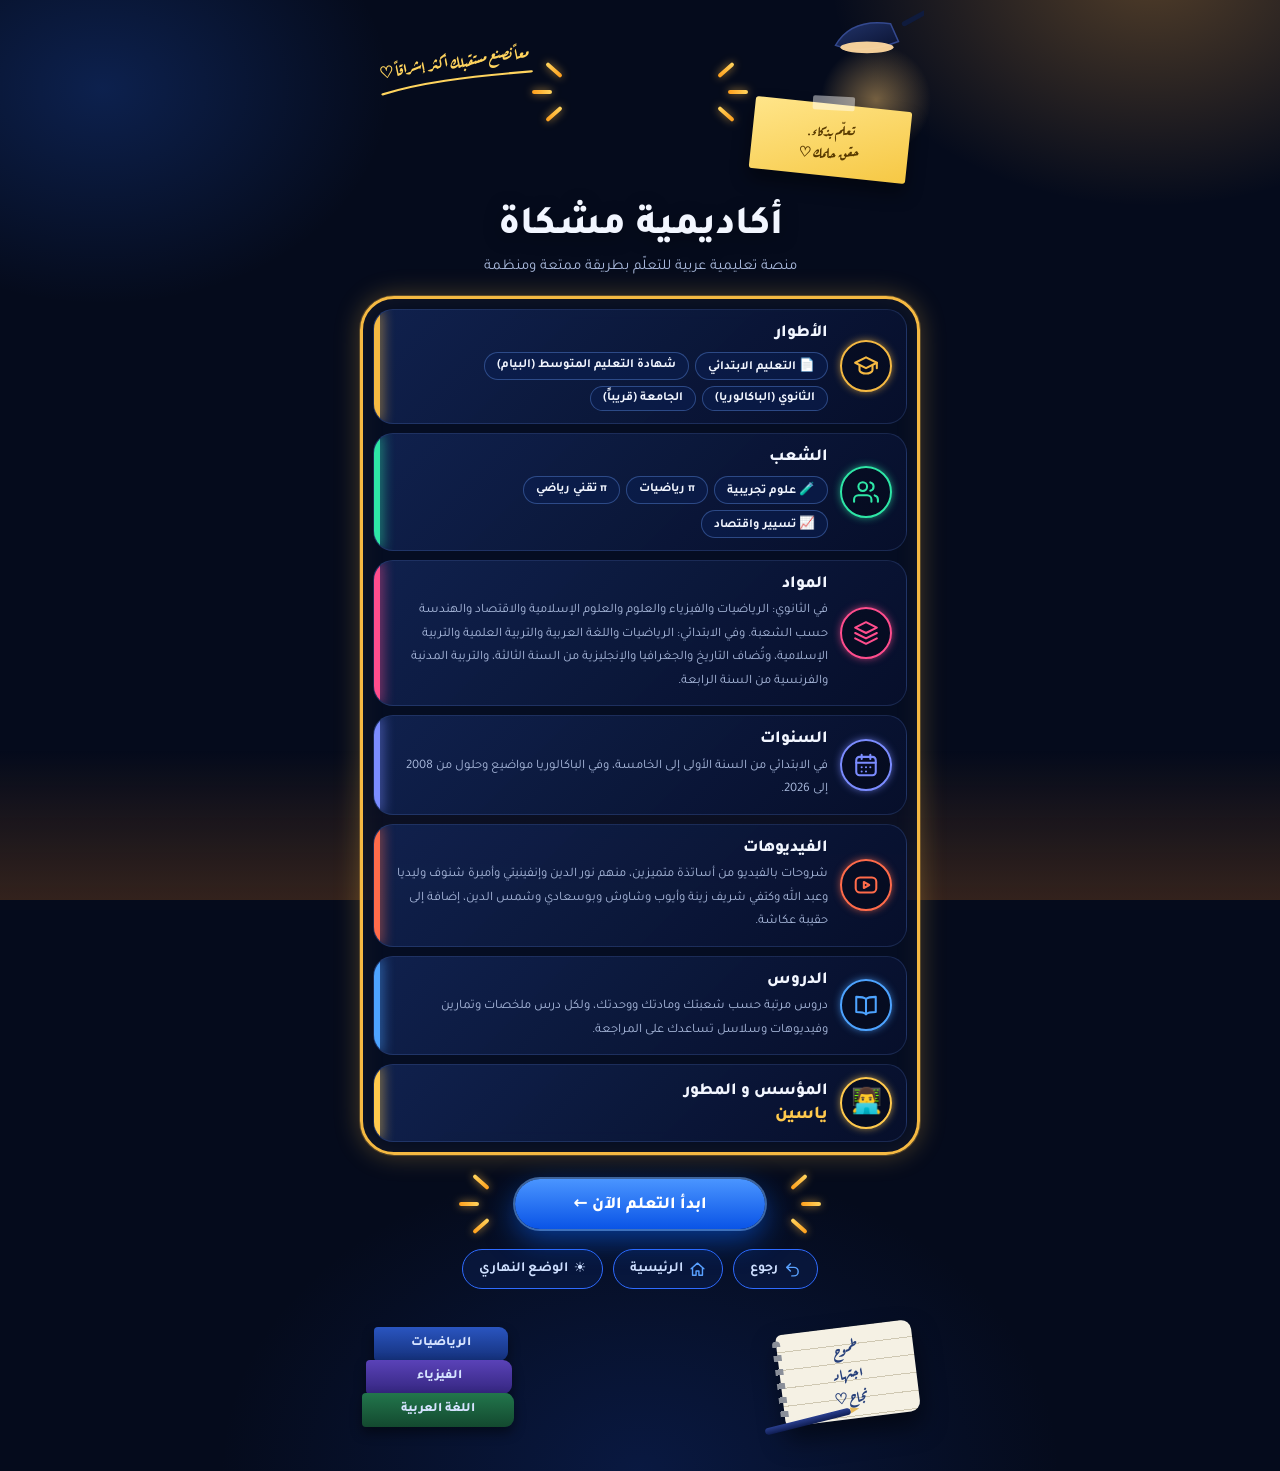
==== about.html @ cf942025 "Update about.html" ====
<!DOCTYPE html>
<html lang="ar" dir="rtl" data-theme="dark">
<head>
<meta charset="UTF-8">
<meta name="viewport" content="width=device-width, initial-scale=1">
<title>عن أكاديمية مشكاة</title>
<link rel="icon" href="logo.jpg">
<link href="https://fonts.googleapis.com/css2?family=Aref+Ruqaa:wght@400;700&family=Tajawal:wght@400;500;700;800&display=swap" rel="stylesheet">
<script>try{if(localStorage.getItem('mishkat_theme')==='light')document.documentElement.setAttribute('data-theme','light');}catch(e){}</script>
<style>
:root{--ink:#f2f6ff;--muted:#a9b9dc;--rowa:rgba(18,36,84,.88);--rowb:rgba(7,16,44,.92);--rowline:rgba(120,160,255,.16);--frame:rgba(6,14,38,.72);--chip:rgba(10,30,80,.6);--chipline:rgba(110,160,255,.35);--pl:#cfe0ff;--plbg:rgba(10,30,80,.5);color-scheme:dark}
html[data-theme="light"]{--ink:#101828;--muted:#52627f;--rowa:#ffffff;--rowb:#f3f8ff;--rowline:rgba(10,60,140,.14);--frame:rgba(255,255,255,.7);--chip:rgba(10,132,255,.09);--chipline:rgba(10,132,255,.3);--pl:#0a54c8;--plbg:rgba(255,255,255,.8);color-scheme:light}
*{box-sizing:border-box;margin:0}
body{font-family:'Tajawal',system-ui,sans-serif;min-height:100vh;color:var(--ink);text-align:center;overflow-x:hidden;padding:18px 14px 44px;
  background:radial-gradient(520px 380px at 90% -2%,rgba(255,176,70,.30),transparent 62%),radial-gradient(480px 360px at 8% 6%,rgba(40,110,255,.22),transparent 60%),radial-gradient(700px 520px at 50% 100%,rgba(20,60,160,.28),transparent 60%),#050b1c}
html[data-theme="light"] body{background:linear-gradient(135deg,#e3f4ff,#f4fbff 60%,#fffbea)}
body::after{content:"";position:fixed;left:0;right:0;bottom:0;height:150px;background:linear-gradient(180deg,transparent,rgba(120,70,30,.4));pointer-events:none;z-index:-1}
html[data-theme="light"] body::after{display:none}
.stage{position:relative;max-width:560px;margin:0 auto}

/* الأعلى: الشعار + المصباح + الورقة + العبارة اليدوية */
.hero{position:relative;height:176px}
.lamp{position:absolute;right:-4px;top:-8px;width:118px;pointer-events:none}
.lamp svg{display:block;width:100%;height:auto}
.lamp::after{content:"";position:absolute;left:10px;top:30px;width:120px;height:120px;border-radius:50%;background:radial-gradient(circle,rgba(255,200,110,.45),transparent 65%);z-index:-1}
html[data-theme="light"] .lamp::after{display:none}
.hand{position:absolute;left:0;top:30px;width:34%;transform:rotate(-8deg);font-family:'Aref Ruqaa','Tajawal',serif;font-weight:700;font-size:16px;line-height:1.55;color:#ffd45e;text-align:center}
html[data-theme="light"] .hand{color:#b45309}
.hand svg{display:block;margin:3px auto 0;width:82%;height:12px}
.note{position:absolute;right:2%;top:86px;width:28%;min-width:92px;padding:15px 8px 12px;transform:rotate(6deg);background:linear-gradient(160deg,#ffe58a,#f6c844);color:#5a3b00;border-radius:3px;font-family:'Aref Ruqaa','Tajawal',serif;font-weight:700;font-size:14px;line-height:1.6;box-shadow:0 10px 18px rgba(0,0,0,.45)}
.note::before{content:"";position:absolute;top:-8px;left:50%;width:42px;height:14px;transform:translateX(-50%) rotate(-3deg);background:rgba(255,255,255,.45);border-radius:2px}

/* أشعة صفراء */
.rays{position:absolute;top:50%;width:46px;height:64px;transform:translateY(-50%);pointer-events:none}
.rays i{position:absolute;width:4px;height:20px;border-radius:3px;background:linear-gradient(180deg,#ffd45e,#ff9f1c);box-shadow:0 0 8px rgba(255,190,70,.7)}
.rays.l{left:-54px}
.rays.r{right:-54px}
.rays.l i:nth-child(1){top:0;left:18px;transform:rotate(-48deg)}
.rays.l i:nth-child(2){top:22px;left:6px;transform:rotate(90deg)}
.rays.l i:nth-child(3){bottom:0;left:18px;transform:rotate(48deg)}
.rays.r i:nth-child(1){top:0;right:18px;transform:rotate(48deg)}
.rays.r i:nth-child(2){top:22px;right:6px;transform:rotate(90deg)}
.rays.r i:nth-child(3){bottom:0;right:18px;transform:rotate(-48deg)}

/* الشعار: ثابت، وعند الضغط يدور بالألوان ثم يعيدك إلى الصفحة الرئيسية */
.orbw{position:absolute;left:50%;top:22px;width:104px;height:104px;margin-left:-52px}
.orb{position:relative;width:104px;height:104px;cursor:pointer;-webkit-tap-highlight-color:transparent;user-select:none}
.orb:focus-visible{outline:3px solid #5aa2ff;outline-offset:8px;border-radius:50%}
.orb::before,.orb::after{content:"";position:absolute;border-radius:50%;background:conic-gradient(#ff4d4d,#ffb703,#ffe14d,#2ee6a6,#38bdf8,#4d7cff,#ff4da6,#ff4d4d);opacity:0;pointer-events:none}
.orb::before{inset:-12px;filter:blur(12px)}
.orb::after{inset:-5px;-webkit-mask:radial-gradient(farthest-side,transparent calc(100% - 5px),#000 calc(100% - 4px));mask:radial-gradient(farthest-side,transparent calc(100% - 5px),#000 calc(100% - 4px))}
.orb img{position:relative;z-index:1;display:block;width:100%;height:100%;border-radius:50%;object-fit:cover;background:#fff;border:3px solid #fff;box-shadow:0 0 26px rgba(120,190,255,.65)}
.orb.go::before{animation:orbglow 1.5s ease-in-out forwards,orbspin 1.5s linear}
.orb.go::after{animation:orbring 1.5s ease-in-out forwards,orbspin 1.5s linear}
.orb.go img{animation:imgspin 1.5s ease-in-out}
@keyframes orbglow{0%{opacity:0}15%{opacity:.85}100%{opacity:.85}}
@keyframes orbring{0%{opacity:0}15%{opacity:1}100%{opacity:1}}
@keyframes orbspin{to{transform:rotate(720deg)}}
@keyframes imgspin{to{transform:rotate(720deg)}}

h1{margin-top:8px;font-size:clamp(30px,8vw,40px);font-weight:800;line-height:1.25;color:var(--ink);text-shadow:0 4px 18px rgba(0,0,0,.35)}
.tag{margin:6px 0 0;color:var(--muted);font-size:15px}

/* البطاقة الكبيرة بإطارها الذهبي */
.frame{position:relative;margin:20px auto 0;padding:10px;border-radius:34px;border:3px solid #f5b942;background:var(--frame);box-shadow:0 0 0 1px rgba(245,185,66,.25),0 0 26px rgba(245,185,66,.30),inset 0 0 26px rgba(245,185,66,.07);animation:fglow 3.5s ease-in-out infinite alternate}
@keyframes fglow{from{box-shadow:0 0 0 1px rgba(245,185,66,.2),0 0 18px rgba(245,185,66,.22),inset 0 0 20px rgba(245,185,66,.05)}to{box-shadow:0 0 0 1px rgba(245,185,66,.35),0 0 38px rgba(245,185,66,.45),inset 0 0 30px rgba(245,185,66,.1)}}
.rows{display:grid;gap:9px}
.row{position:relative;display:flex;gap:12px;align-items:center;padding:12px 14px 12px 20px;border-radius:20px;overflow:hidden;text-align:right;background:linear-gradient(135deg,var(--rowa),var(--rowb));border:1px solid var(--rowline)}
.row::before{content:"";position:absolute;left:0;top:0;bottom:0;width:6px;background:var(--c);box-shadow:0 0 14px var(--c)}
.rt{flex:1;min-width:0}
.row h2{font-size:17px;font-weight:800;line-height:1.4;color:var(--ink)}
.row p{margin-top:3px;font-size:13px;line-height:1.8;color:var(--muted)}
.chips{display:flex;flex-wrap:wrap;gap:6px;margin-top:6px}
.chip{display:inline-flex;align-items:center;gap:5px;padding:4px 12px;border-radius:999px;border:1px solid var(--chipline);background:var(--chip);color:var(--ink);font-size:12.5px;font-weight:700}
.founder b{display:block;margin-top:1px;font-size:18px;font-weight:800;color:#ffc94d}
html[data-theme="light"] .founder b{color:#b45309}

/* الرسومات: تدور وتتلون عند الضغط عليها */
.ic{flex:none;width:52px;height:52px;border-radius:50%;display:grid;place-items:center;border:2px solid var(--c);background:rgba(0,0,0,.28);box-shadow:0 0 10px -2px var(--c);cursor:pointer;-webkit-tap-highlight-color:transparent;user-select:none;font-size:25px}
html[data-theme="light"] .ic{background:rgba(255,255,255,.8)}
.ic:focus-visible{outline:3px solid #5aa2ff;outline-offset:2px}
.ic svg{width:26px;height:26px;fill:none;stroke:var(--c);stroke-width:1.9;stroke-linecap:round;stroke-linejoin:round}
.ic.go{animation:icspin .9s ease-in-out,icglow .9s linear}
@keyframes icspin{0%{transform:rotate(0) scale(1)}50%{transform:rotate(180deg) scale(1.2)}100%{transform:rotate(360deg) scale(1)}}
@keyframes icglow{
  0%{background-color:rgba(255,77,77,.4);box-shadow:0 0 0 2px #ff4d4d,0 0 14px #ff4d4d}
  17%{background-color:rgba(255,183,3,.4);box-shadow:0 0 0 2px #ffb703,0 0 14px #ffb703}
  34%{background-color:rgba(255,225,77,.42);box-shadow:0 0 0 2px #ffe14d,0 0 14px #ffe14d}
  51%{background-color:rgba(46,230,166,.4);box-shadow:0 0 0 2px #2ee6a6,0 0 14px #2ee6a6}
  68%{background-color:rgba(56,189,248,.4);box-shadow:0 0 0 2px #38bdf8,0 0 14px #38bdf8}
  84%{background-color:rgba(77,124,255,.4);box-shadow:0 0 0 2px #4d7cff,0 0 14px #4d7cff}
  100%{background-color:rgba(255,77,166,.4);box-shadow:0 0 0 2px #ff4da6,0 0 14px #ff4da6}
}

/* زر ابدأ التعلم */
.ctaw{position:relative;width:min(250px,70%);margin:24px auto 0}
.cta{display:block;padding:13px;border-radius:999px;text-align:center;font-weight:800;font-size:17px;color:#fff;text-decoration:none;background:linear-gradient(180deg,#4a95ff,#0a54e6);box-shadow:0 0 0 2px rgba(120,180,255,.5),0 10px 30px rgba(10,100,255,.55)}
.cta:hover,.cta:focus-visible{filter:brightness(1.1)}

/* الأزرار السفلية */
.pills{display:flex;justify-content:center;gap:10px;flex-wrap:wrap;margin-top:20px}
.pl{display:inline-flex;align-items:center;gap:6px;padding:9px 16px;border-radius:999px;border:1.5px solid #2f6bff;color:var(--pl);background:var(--plbg);font:inherit;font-size:14px;font-weight:700;text-decoration:none;cursor:pointer}
.pl:hover,.pl:focus-visible{background:#2f6bff;color:#fff}
.pl svg{width:17px;height:17px;fill:none;stroke:#5aa2ff;stroke-width:2;stroke-linecap:round;stroke-linejoin:round}
.pl:hover svg,.pl:focus-visible svg{stroke:#fff}

/* المكتب: كتب ودفتر */
.desk{direction:ltr;display:flex;justify-content:space-between;align-items:flex-end;margin-top:26px;padding:0 2px}
.books{width:152px}
.bk{display:flex;align-items:center;justify-content:center;height:34px;margin-top:-1px;border-radius:4px 9px 9px 4px;color:#d6e3ff;font-weight:800;font-size:13px;box-shadow:0 6px 12px rgba(0,0,0,.45);direction:rtl}
.bk.b1{width:134px;margin-left:12px;background:linear-gradient(180deg,#2a55c0,#14307a)}
.bk.b2{width:146px;margin-left:4px;background:linear-gradient(180deg,#5a42b8,#34267f)}
.bk.b3{width:152px;background:linear-gradient(180deg,#22764c,#13492f)}
.nbw{position:relative;width:156px;height:112px}
.nb{position:absolute;right:2px;bottom:8px;width:136px;height:92px;padding:8px 12px;border-radius:6px 10px 10px 6px;transform:rotate(-7deg);background:repeating-linear-gradient(180deg,#f5f1e4 0 17px,#cfc8b2 17px 18px);box-shadow:0 14px 24px rgba(0,0,0,.5);display:flex;flex-direction:column;justify-content:center;font-family:'Aref Ruqaa','Tajawal',serif;font-weight:700;font-size:15px;line-height:1.55;color:#27407a;text-align:center;direction:rtl}
.nb::before{content:"";position:absolute;left:-4px;top:6px;bottom:6px;width:8px;border-radius:4px;background:repeating-linear-gradient(180deg,#8a8f99 0 6px,transparent 6px 14px)}
.pen{position:absolute;left:2px;bottom:2px;width:88px;height:7px;border-radius:4px;transform:rotate(-14deg);background:linear-gradient(180deg,#2a3f8f,#0f1d52)}
.pen::after{content:"";position:absolute;right:-9px;top:0;border-left:9px solid #e6b95a;border-top:3.5px solid transparent;border-bottom:3.5px solid transparent}

@media (prefers-reduced-motion:reduce){
  .frame,.ic.go,.orb.go img{animation:none}
  .orb.go::before,.orb.go::after{animation:none;opacity:.8}
}
</style>
</head>
<body>
<div class="stage">

  <header class="hero">
    <div class="hand">معاً نصنع مستقبلك أكثر إشراقاً ♡
      <svg viewBox="0 0 100 12" preserveAspectRatio="none" aria-hidden="true"><path d="M2 8 C 25 2, 55 2, 98 6" fill="none" stroke="#ffd45e" stroke-width="2.2" stroke-linecap="round"/></svg>
    </div>

    <div class="lamp" aria-hidden="true">
      <svg viewBox="0 0 120 90">
        <defs><linearGradient id="lg" x1="0" y1="0" x2="1" y2="1"><stop offset="0" stop-color="#22346a"/><stop offset="1" stop-color="#0a1230"/></linearGradient></defs>
        <path d="M122 2 L100 14" stroke="#0f1b3d" stroke-width="5" stroke-linecap="round"/>
        <path d="M30 36 Q46 8 86 14 L94 32 Q58 46 30 36Z" fill="url(#lg)" stroke="#34498f" stroke-width="1.5"/>
        <ellipse cx="62" cy="38" rx="27" ry="6" fill="#ffd9a0" opacity=".95"/>
      </svg>
    </div>

    <div class="note">تعلّم بذكاء.<br>حقق حلمك ♡</div>

    <div class="orbw">
      <span class="rays l" aria-hidden="true"><i></i><i></i><i></i></span>
      <span class="rays r" aria-hidden="true"><i></i><i></i><i></i></span>
      <div class="orb" id="orb"><img src="logo.jpg" alt="شعار أكاديمية مشكاة" onerror="this.style.display='none'"></div>
    </div>
  </header>

  <h1>أكاديمية مشكاة</h1>
  <p class="tag">منصة تعليمية عربية للتعلّم بطريقة ممتعة ومنظمة</p>

  <section class="frame">
    <div class="rows">

      <div class="row" style="--c:#f5b942">
        <div class="ic"><svg viewBox="0 0 24 24"><path d="M12 4 2 9l10 5 10-5-10-5z"/><path d="M6 11.5V16c0 1.4 2.7 3 6 3s6-1.6 6-3v-4.5"/><path d="M22 9v5"/></svg></div>
        <div class="rt">
          <h2>الأطوار</h2>
          <div class="chips">
            <span class="chip">📄 التعليم الابتدائي</span>
            <span class="chip">شهادة التعليم المتوسط (البيام)</span>
            <span class="chip">الثانوي (الباكالوريا)</span>
            <span class="chip">الجامعة (قريباً)</span>
          </div>
        </div>
      </div>

      <div class="row" style="--c:#2ee6a6">
        <div class="ic"><svg viewBox="0 0 24 24"><path d="M17 21v-2a4 4 0 0 0-4-4H5a4 4 0 0 0-4 4v2"/><circle cx="9" cy="7" r="4"/><path d="M23 21v-2a4 4 0 0 0-3-3.87"/><path d="M16 3.13a4 4 0 0 1 0 7.75"/></svg></div>
        <div class="rt">
          <h2>الشعب</h2>
          <div class="chips">
            <span class="chip">🧪 علوم تجريبية</span>
            <span class="chip">π رياضيات</span>
            <span class="chip">π تقني رياضي</span>
            <span class="chip">📈 تسيير واقتصاد</span>
          </div>
        </div>
      </div>

      <div class="row" style="--c:#ff4d8d">
        <div class="ic"><svg viewBox="0 0 24 24"><path d="M12 2 2 7l10 5 10-5-10-5z"/><path d="m2 17 10 5 10-5"/><path d="m2 12 10 5 10-5"/></svg></div>
        <div class="rt">
          <h2>المواد</h2>
          <p>في الثانوي: الرياضيات والفيزياء والعلوم والعلوم الإسلامية والاقتصاد والهندسة حسب الشعبة. وفي الابتدائي: الرياضيات واللغة العربية والتربية العلمية والتربية الإسلامية، وتُضاف التاريخ والجغرافيا والإنجليزية من السنة الثالثة، والتربية المدنية والفرنسية من السنة الرابعة.</p>
        </div>
      </div>

      <div class="row" style="--c:#7b8cff">
        <div class="ic"><svg viewBox="0 0 24 24"><rect x="3" y="4.5" width="18" height="17" rx="3"/><path d="M8 2.5v4M16 2.5v4M3 10h18"/><path d="M8 14h.01M12 14h.01M16 14h.01M8 18h.01M12 18h.01"/></svg></div>
        <div class="rt">
          <h2>السنوات</h2>
          <p>في الابتدائي من السنة الأولى إلى الخامسة، وفي الباكالوريا مواضيع وحلول من 2008 إلى 2026.</p>
        </div>
      </div>

      <div class="row" style="--c:#ff6b4a">
        <div class="ic"><svg viewBox="0 0 24 24"><rect x="2.5" y="5" width="19" height="14" rx="4"/><path d="M10 9.2v5.6l5-2.8-5-2.8z"/></svg></div>
        <div class="rt">
          <h2>الفيديوهات</h2>
          <p>شروحات بالفيديو من أساتذة متميزين، منهم نور الدين وإنفينيتي وأميرة شنوف وليديا وعبد الله وكتفي شريف زينة وأيوب وشاوش وبوسعادي وشمس الدين، إضافة إلى حقيبة عكاشة.</p>
        </div>
      </div>

      <div class="row" style="--c:#4da3ff">
        <div class="ic"><svg viewBox="0 0 24 24"><path d="M12 6.5C10.5 5 8 4.5 3 4.5v14c5 0 7.5.5 9 2 1.5-1.5 4-2 9-2v-14c-5 0-7.5.5-9 2z"/><path d="M12 6.5v14"/></svg></div>
        <div class="rt">
          <h2>الدروس</h2>
          <p>دروس مرتبة حسب شعبتك ومادتك ووحدتك، ولكل درس ملخصات وتمارين وفيديوهات وسلاسل تساعدك على المراجعة.</p>
        </div>
      </div>

      <div class="row founder" style="--c:#ffc94d">
        <div class="ic">👨‍💻</div>
        <div class="rt">
          <h2> المؤسس و المطور</h2>
          <b>ياسين</b>
        </div>
      </div>

    </div>
  </section>

  <div class="ctaw">
    <span class="rays l" aria-hidden="true"><i></i><i></i><i></i></span>
    <span class="rays r" aria-hidden="true"><i></i><i></i><i></i></span>
    <a class="cta" href="branches.html">ابدأ التعلم الآن ←</a>
  </div>

  <nav class="pills">
    <a class="pl" id="backb" href="index.html"><svg viewBox="0 0 24 24"><path d="M9 14 4 9l5-5"/><path d="M4 9h10a6 6 0 0 1 0 12h-3"/></svg>رجوع</a>
    <a class="pl" href="index.html"><svg viewBox="0 0 24 24"><path d="M3 11l9-8 9 8"/><path d="M5 10v10h5v-6h4v6h5V10"/></svg>الرئيسية</a>
    <button class="pl" id="mode" type="button"><span id="mi">☀️</span><span id="mt">الوضع النهاري</span></button>
  </nav>

  <div class="desk" aria-hidden="true">
    <div class="books">
      <div class="bk b1">الرياضيات</div>
      <div class="bk b2">الفيزياء</div>
      <div class="bk b3">اللغة العربية</div>
    </div>
    <div class="nbw">
      <div class="nb"><span>طموح</span><span>اجتهاد</span><span>نجاح ♡</span></div>
      <div class="pen"></div>
    </div>
  </div>

</div>
<script>
(function(){
  var $=function(i){return document.getElementById(i);};
  var root=document.documentElement;

  /* الوضع الليلي / النهاري */
  function paint(){
    var dark=root.getAttribute('data-theme')!=='light';
    $('mi').textContent=dark?'☀️':'🌙';
    $('mt').textContent=dark?'الوضع النهاري':'الوضع الليلي';
  }
  paint();
  $('mode').onclick=function(){
    var light=root.getAttribute('data-theme')==='light';
    root.setAttribute('data-theme',light?'dark':'light');
    try{localStorage.setItem('mishkat_theme',light?'dark':'light');}catch(e){}
    paint();
  };

  /* رجوع */
  $('backb').onclick=function(e){
    e.preventDefault();
    if(history.length>1){history.back();}else{location.href='index.html';}
  };

  /* الشعار: يدور بالألوان عند الضغط ثم يعيدك إلى الصفحة الرئيسية */
  var orb=$('orb');
  var reduce=window.matchMedia&&window.matchMedia('(prefers-reduced-motion: reduce)').matches;
  orb.setAttribute('role','link');
  orb.setAttribute('tabindex','0');
  orb.setAttribute('aria-label','العودة إلى الصفحة الرئيسية');
  var leaving=false;
  function spinOrb(){
    if(leaving) return;
    leaving=true;
    orb.classList.add('go');
    setTimeout(function(){location.href='index.html';},reduce?300:1500);
  }
  orb.addEventListener('click',spinOrb);
  orb.addEventListener('keydown',function(e){
    if(e.key==='Enter'||e.key===' '){e.preventDefault();spinOrb();}
  });

  /* الرسومات: تدور وتتلون عند الضغط عليها */
  document.querySelectorAll('.ic').forEach(function(ic){
    ic.setAttribute('role','button');
    ic.setAttribute('tabindex','0');
    function go(){
      if(ic.classList.contains('go')) return;
      ic.classList.add('go');
    }
    ic.addEventListener('click',go);
    ic.addEventListener('keydown',function(e){
      if(e.key==='Enter'||e.key===' '){e.preventDefault();go();}
    });
    ic.addEventListener('animationend',function(e){
      if(e.animationName==='icspin') ic.classList.remove('go');
    });
  });
})();
</script>
</body>
</html>
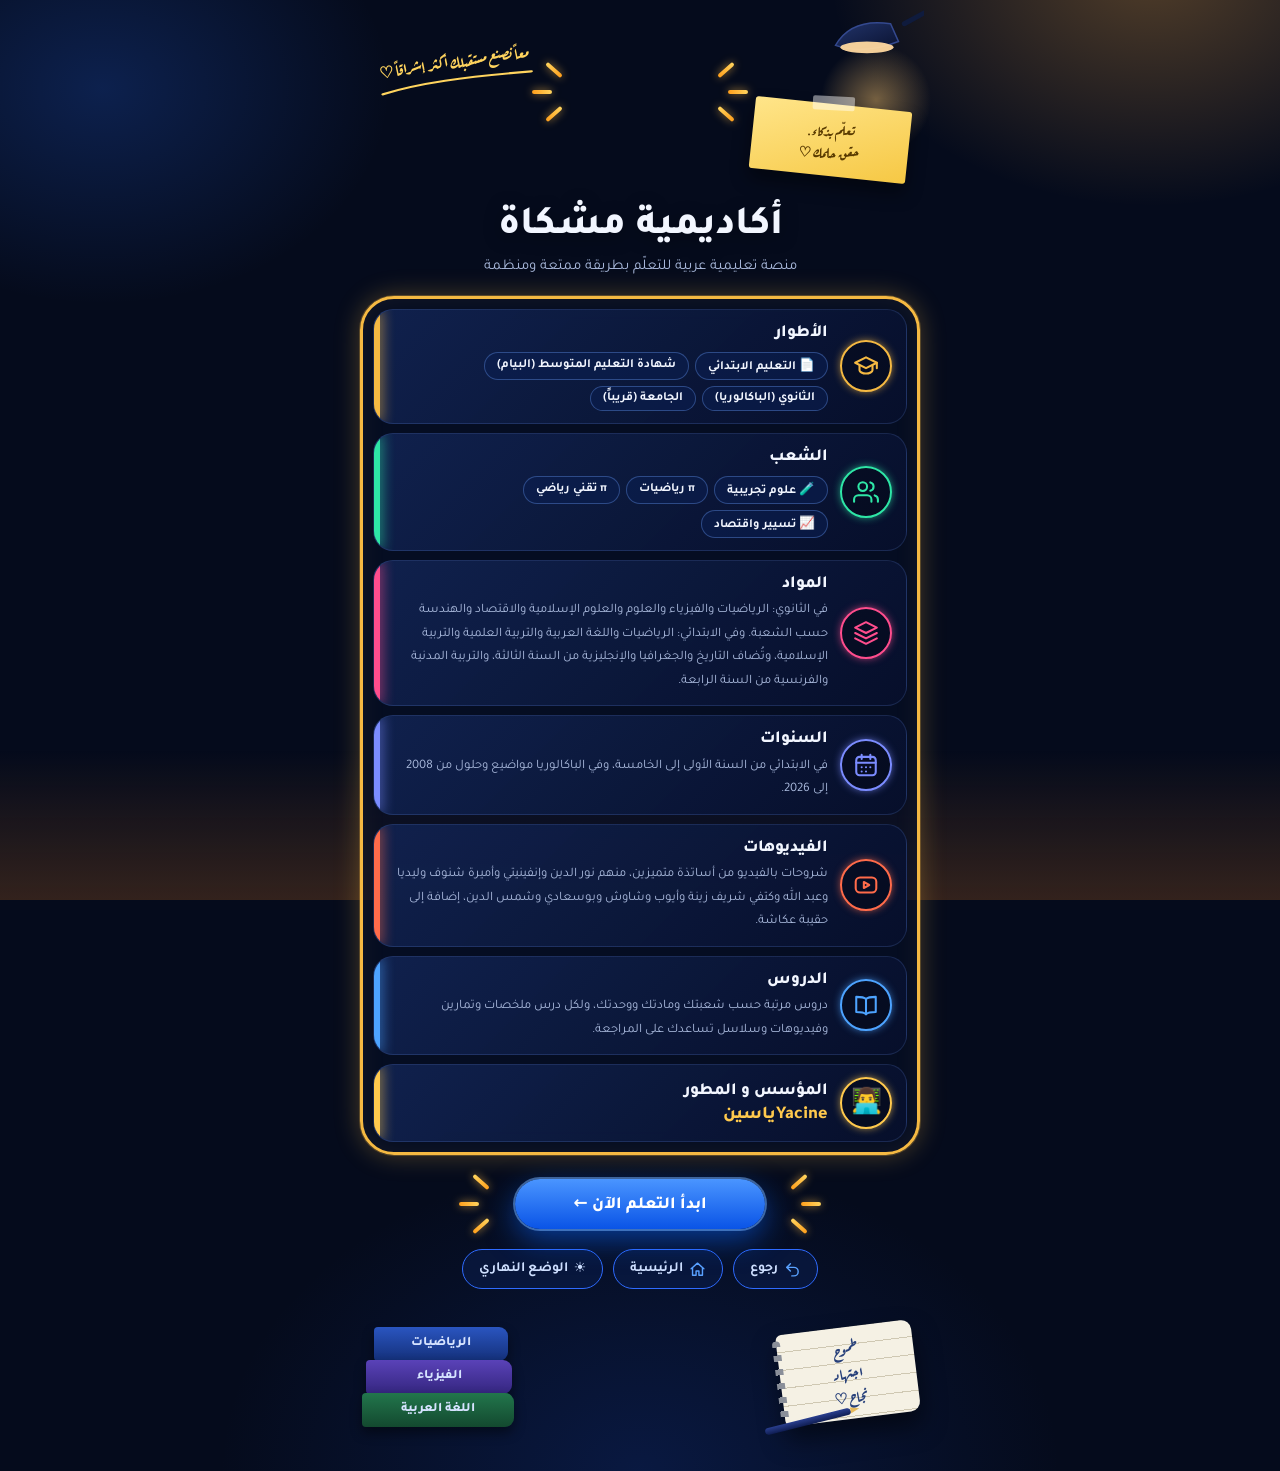
==== commit 92a5d71b: "Update founder name to include 'Yacine'" ====
--- a/about.html
+++ b/about.html
@@ -217,7 +217,7 @@
         <div class="ic">👨‍💻</div>
         <div class="rt">
           <h2> المؤسس و المطور</h2>
-          <b>ياسين</b>
+          <b>Yacineياسين</b>
         </div>
       </div>
 
@@ -311,4 +311,4 @@
 })();
 </script>
 </body>
-</html>+</html>
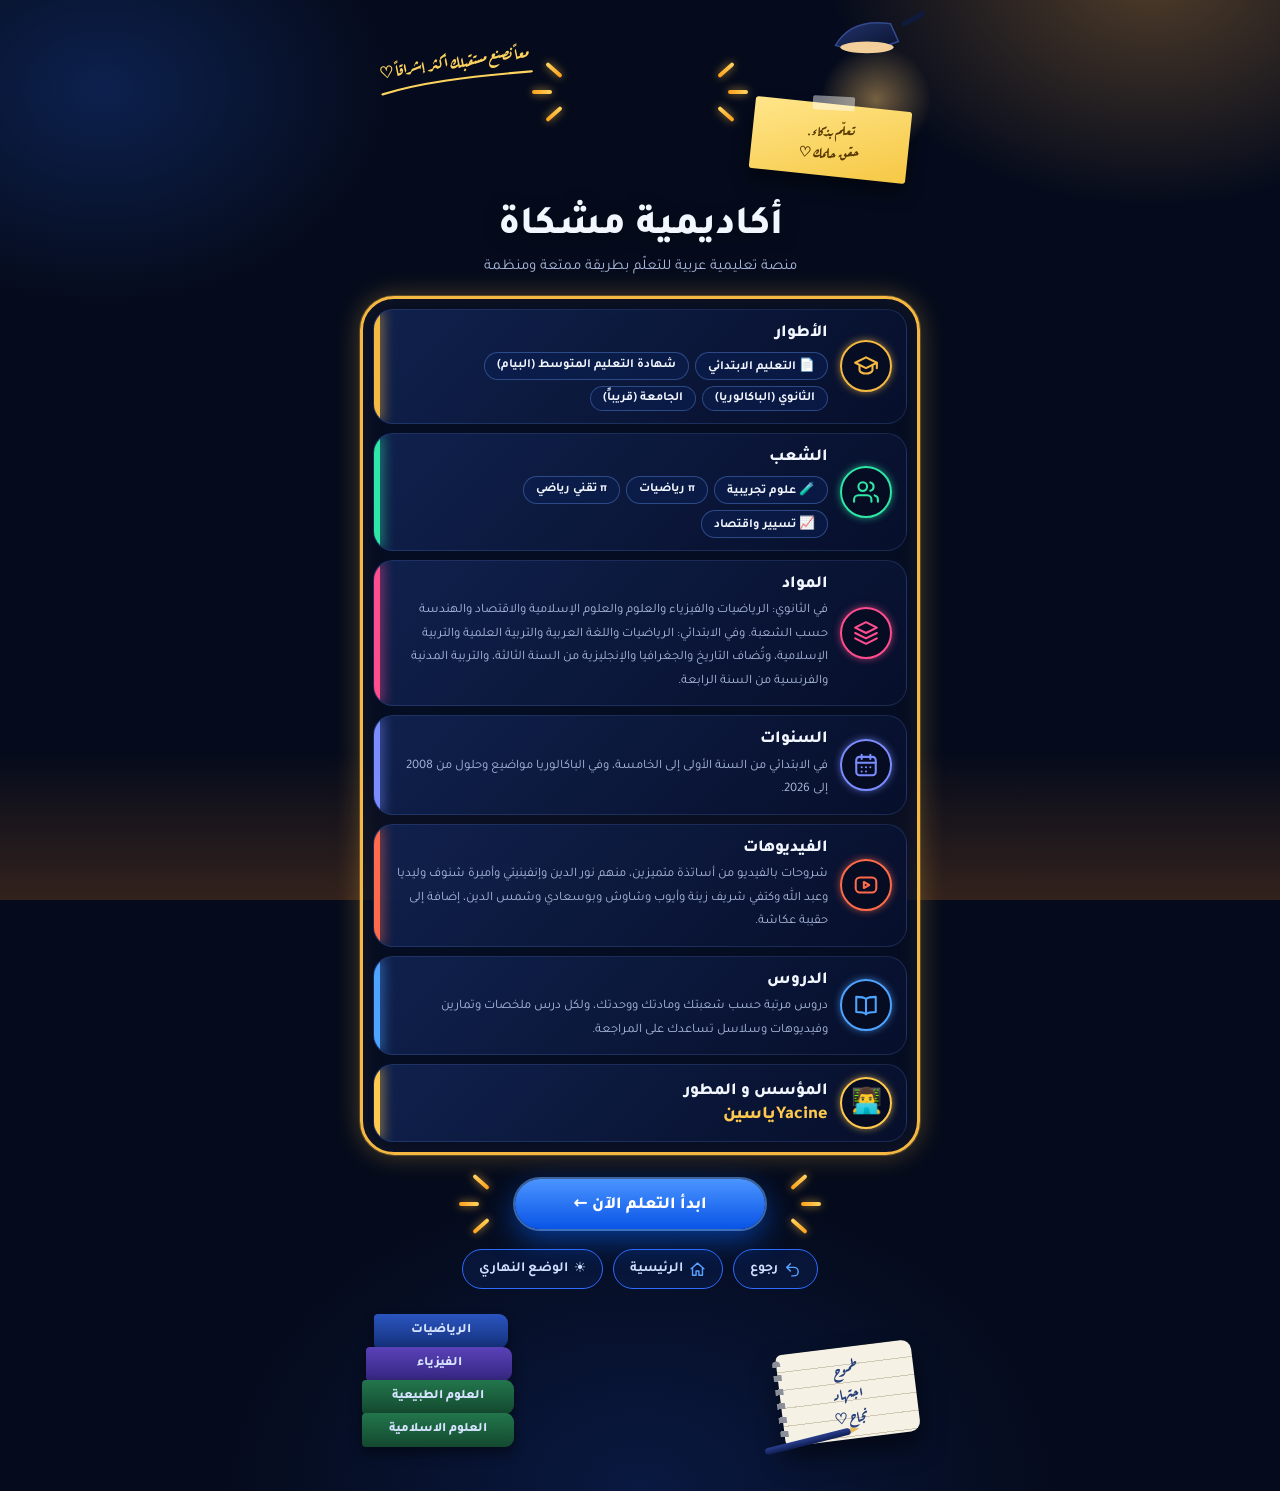
==== commit 8cdd8096: "Update about.html" ====
--- a/about.html
+++ b/about.html
@@ -240,7 +240,8 @@
     <div class="books">
       <div class="bk b1">الرياضيات</div>
       <div class="bk b2">الفيزياء</div>
-      <div class="bk b3">اللغة العربية</div>
+      <div class="bk b3">العلوم الطبيعية</div>
+      <div class="bk b3">العلوم الاسلامية</div>
     </div>
     <div class="nbw">
       <div class="nb"><span>طموح</span><span>اجتهاد</span><span>نجاح ♡</span></div>
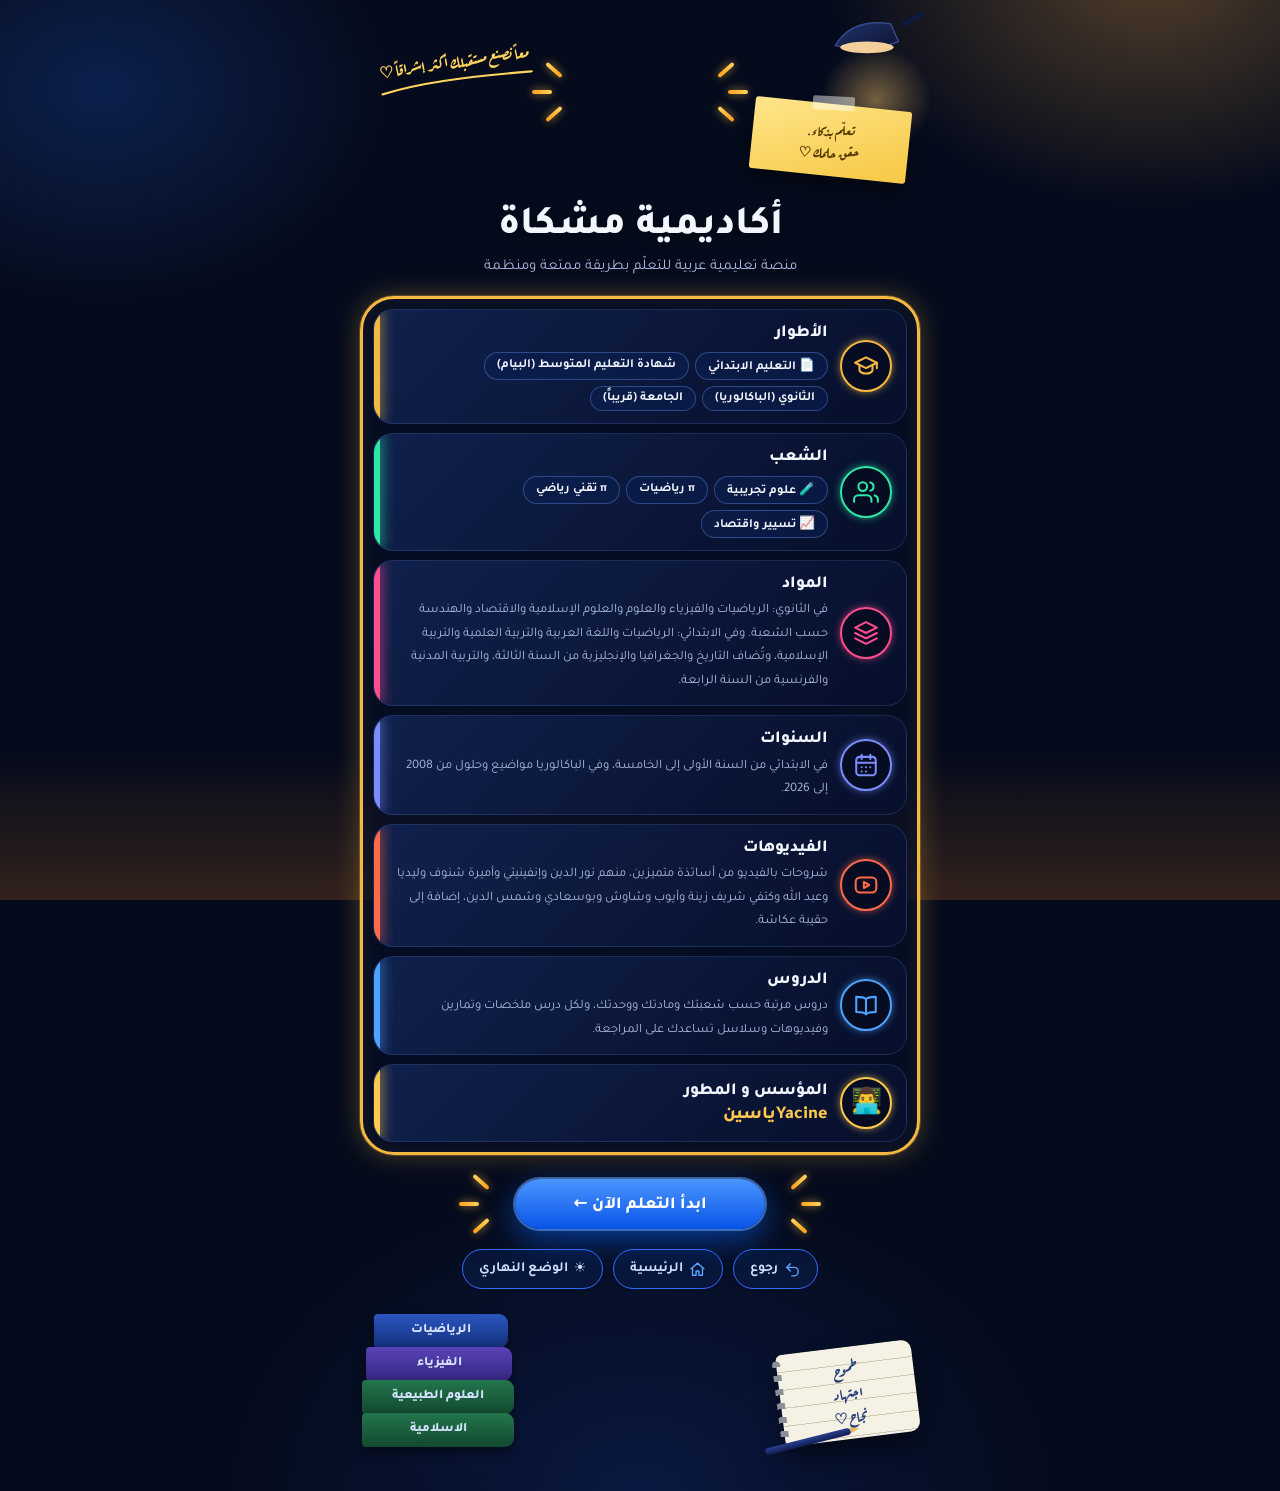
==== commit 217757de: "Update about.html" ====
--- a/about.html
+++ b/about.html
@@ -241,7 +241,7 @@
       <div class="bk b1">الرياضيات</div>
       <div class="bk b2">الفيزياء</div>
       <div class="bk b3">العلوم الطبيعية</div>
-      <div class="bk b3">العلوم الاسلامية</div>
+      <div class="bk b3">الاسلامية</div>
     </div>
     <div class="nbw">
       <div class="nb"><span>طموح</span><span>اجتهاد</span><span>نجاح ♡</span></div>
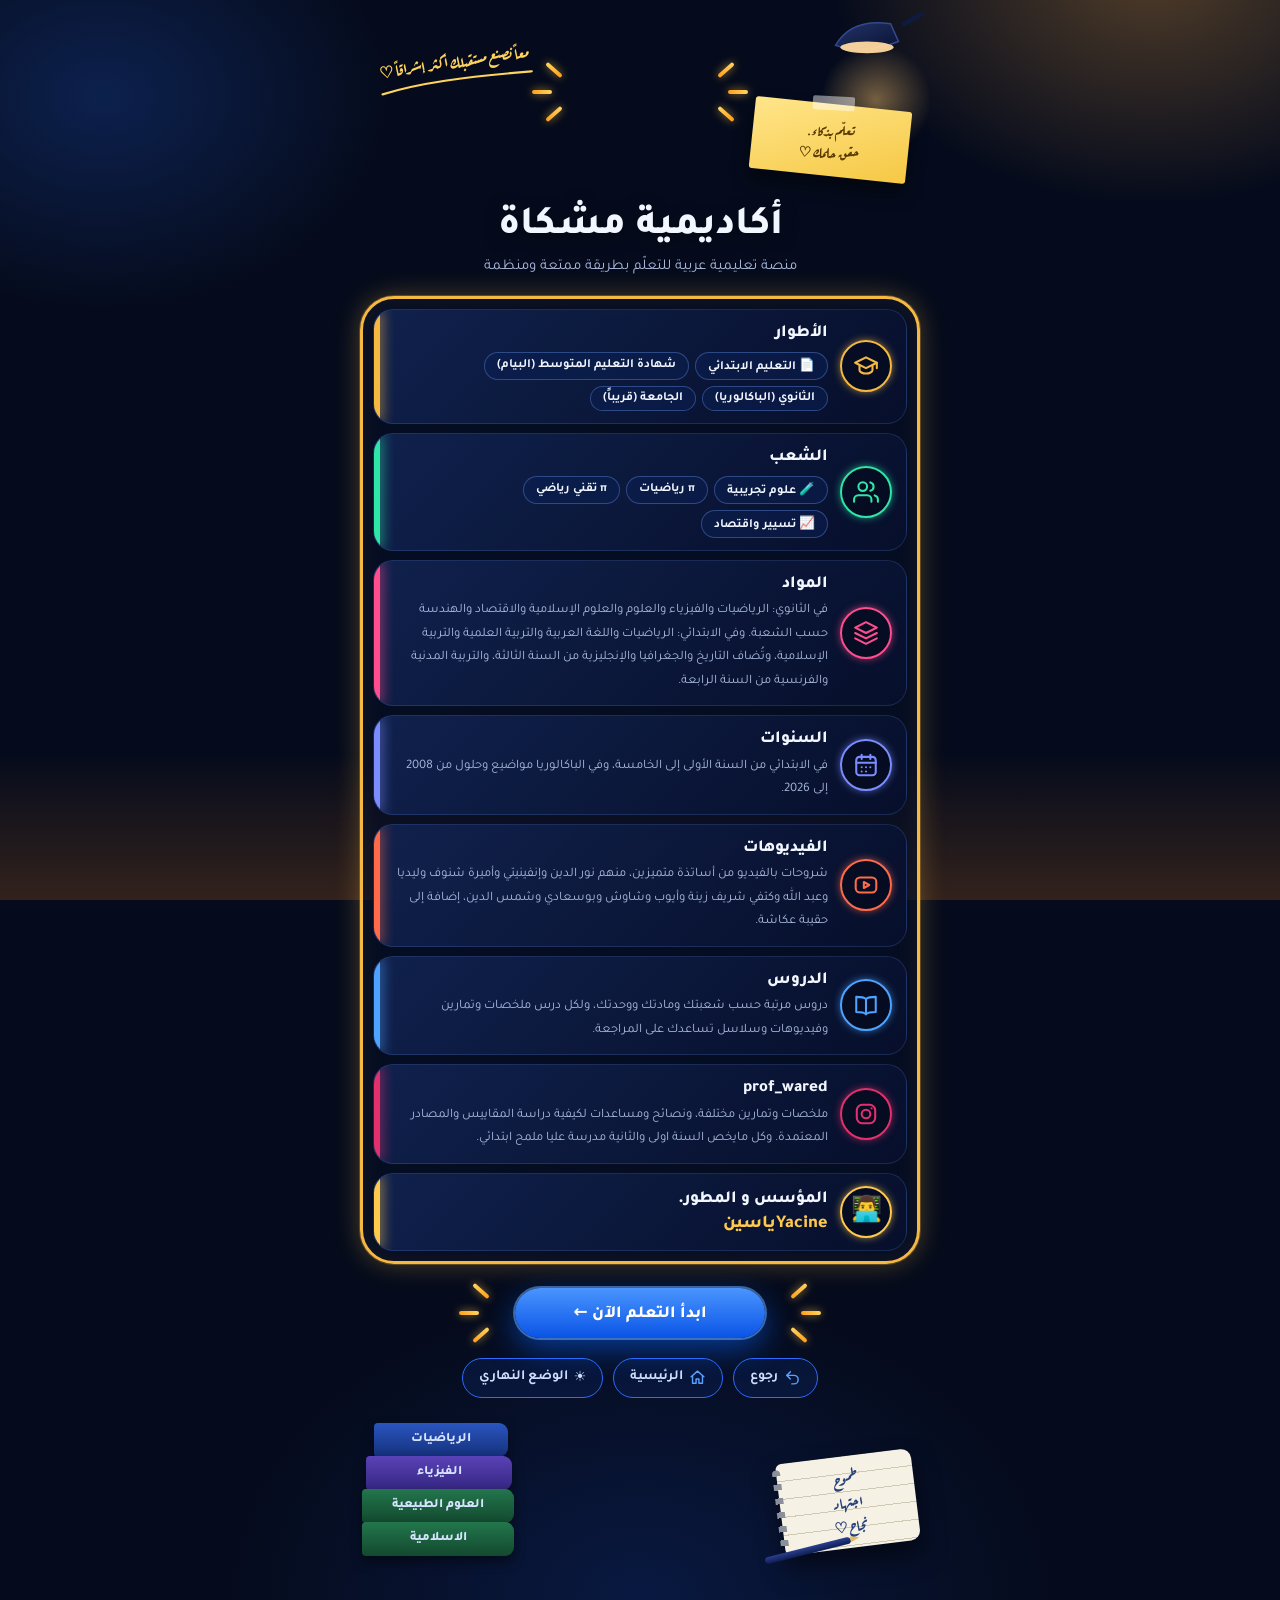
==== commit a3daa8fb: "Add Instagram link and update founder section" ====
--- a/about.html
+++ b/about.html
@@ -212,11 +212,21 @@
           <p>دروس مرتبة حسب شعبتك ومادتك ووحدتك، ولكل درس ملخصات وتمارين وفيديوهات وسلاسل تساعدك على المراجعة.</p>
         </div>
       </div>
+     <div class="row" style="--c:#e1306c">
+  <a class="ic" href="https://www.instagram.com/prof_wared?srtk=bzgzdGYycnkyMWpm" target="_blank" rel="noopener" aria-label="انستغرام prof_wared">
+    <svg viewBox="0 0 24 24" aria-hidden="true"><rect x="3.5" y="3.5" width="17" height="17" rx="5"/><circle cx="12" cy="12" r="4"/><circle cx="17.2" cy="6.8" r="1" style="fill:var(--c);stroke:none"/></svg>
+
+  </a>
+     <div class="rt">
+        <h2>prof_wared</h2>
+        <p>ملخصات وتمارين مختلفة، ونصائح ومساعدات لكيفية دراسة المقاييس والمصادر المعتمدة. وكل مايخص السنة اولى والثانية مدرسة عليا ملمح ابتدائي.</p>
+       </div>
+      </div>
 
       <div class="row founder" style="--c:#ffc94d">
         <div class="ic">👨‍💻</div>
         <div class="rt">
-          <h2> المؤسس و المطور</h2>
+          <h2>المؤسس و المطور.</h2>
           <b>Yacineياسين</b>
         </div>
       </div>
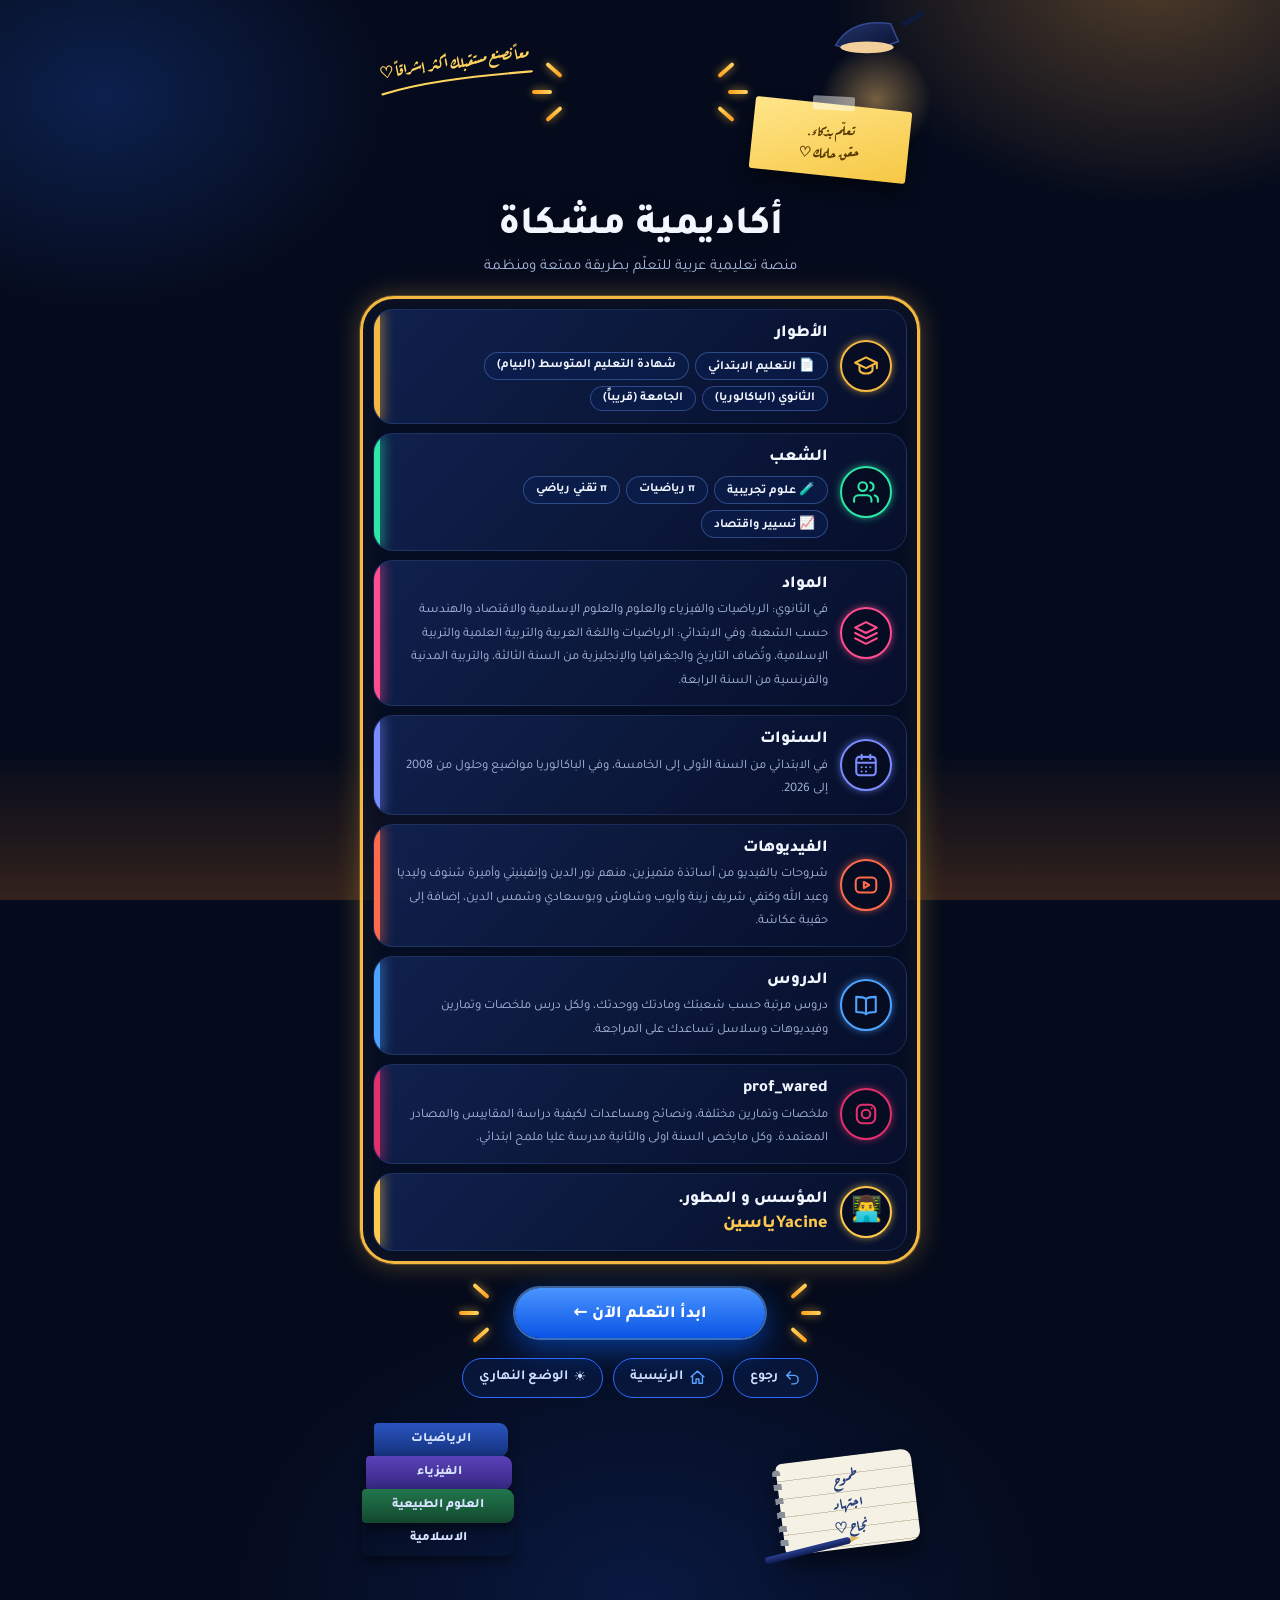
==== commit d1602781: "Rename Islamic book div to b4" ====
--- a/about.html
+++ b/about.html
@@ -251,7 +251,7 @@
       <div class="bk b1">الرياضيات</div>
       <div class="bk b2">الفيزياء</div>
       <div class="bk b3">العلوم الطبيعية</div>
-      <div class="bk b3">الاسلامية</div>
+      <div class="bk b4">الاسلامية</div>
     </div>
     <div class="nbw">
       <div class="nb"><span>طموح</span><span>اجتهاد</span><span>نجاح ♡</span></div>
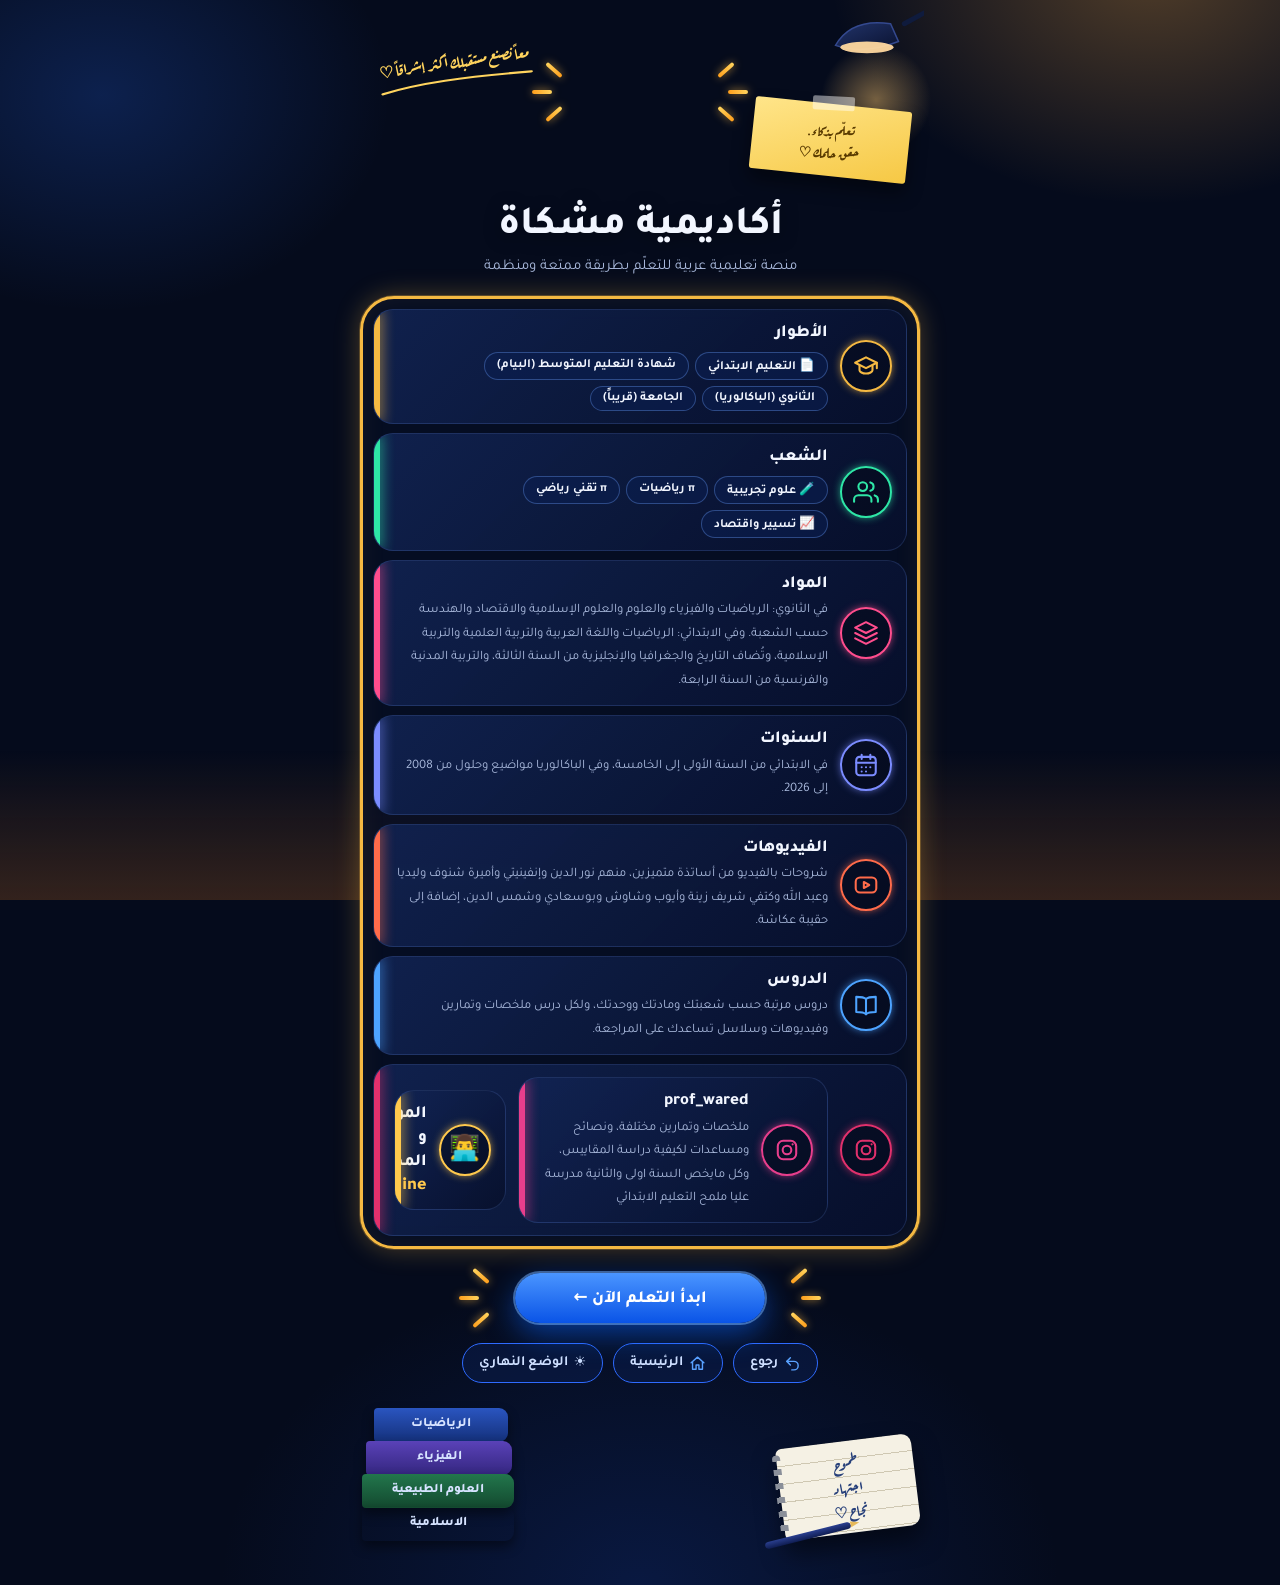
==== commit f9c3c2a8: "Refactor about.html layout and add Instagram link behavior" ====
--- a/about.html
+++ b/about.html
@@ -217,11 +217,15 @@
     <svg viewBox="0 0 24 24" aria-hidden="true"><rect x="3.5" y="3.5" width="17" height="17" rx="5"/><circle cx="12" cy="12" r="4"/><circle cx="17.2" cy="6.8" r="1" style="fill:var(--c);stroke:none"/></svg>
 
   </a>
-     <div class="rt">
-        <h2>prof_wared</h2>
-        <p>ملخصات وتمارين مختلفة، ونصائح ومساعدات لكيفية دراسة المقاييس والمصادر المعتمدة. وكل مايخص السنة اولى والثانية مدرسة عليا ملمح ابتدائي.</p>
-       </div>
-      </div>
+ <div class="row" id="pw-row" style="--c:#e83e8c">
+  <a class="ic" id="pw-ic" href="https://www.instagram.com/prof_wared?srtk=bzgzdGYycnkyMWpm" target="_blank" rel="noopener" aria-label="انستغرام prof_wared">
+    <svg viewBox="0 0 24 24" aria-hidden="true"><rect x="3.5" y="3.5" width="17" height="17" rx="5"/><circle cx="12" cy="12" r="4"/><circle cx="17.2" cy="6.8" r="1" style="fill:var(--c);stroke:none"/></svg>
+  </a>
+  <div class="rt">
+    <h2>prof_wared</h2>
+    <p>ملخصات وتمارين مختلفة، ونصائح ومساعدات لكيفية دراسة المقاييس، وكل مايخص السنة اولى والثانية مدرسة عليا ملمح التعليم الابتدائي</p>
+  </div>
+</div>
 
       <div class="row founder" style="--c:#ffc94d">
         <div class="ic">👨‍💻</div>
@@ -302,7 +306,19 @@
   orb.addEventListener('keydown',function(e){
     if(e.key==='Enter'||e.key===' '){e.preventDefault();spinOrb();}
   });
-
+  /* دائرة prof_wared: تدور أولاً ثم يفتح الانستغرام */
+  (function(){
+    var a=document.getElementById('pw-ic');
+    if(!a) return;
+    var url=a.getAttribute('href');
+    a.addEventListener('click',function(e){
+      e.preventDefault();
+      e.stopPropagation();
+      if(a.classList.contains('go')) return;
+      a.classList.add('go');
+      setTimeout(function(){window.open(url,'_blank','noopener');},900);
+    },true);
+  })();
   /* الرسومات: تدور وتتلون عند الضغط عليها */
   document.querySelectorAll('.ic').forEach(function(ic){
     ic.setAttribute('role','button');
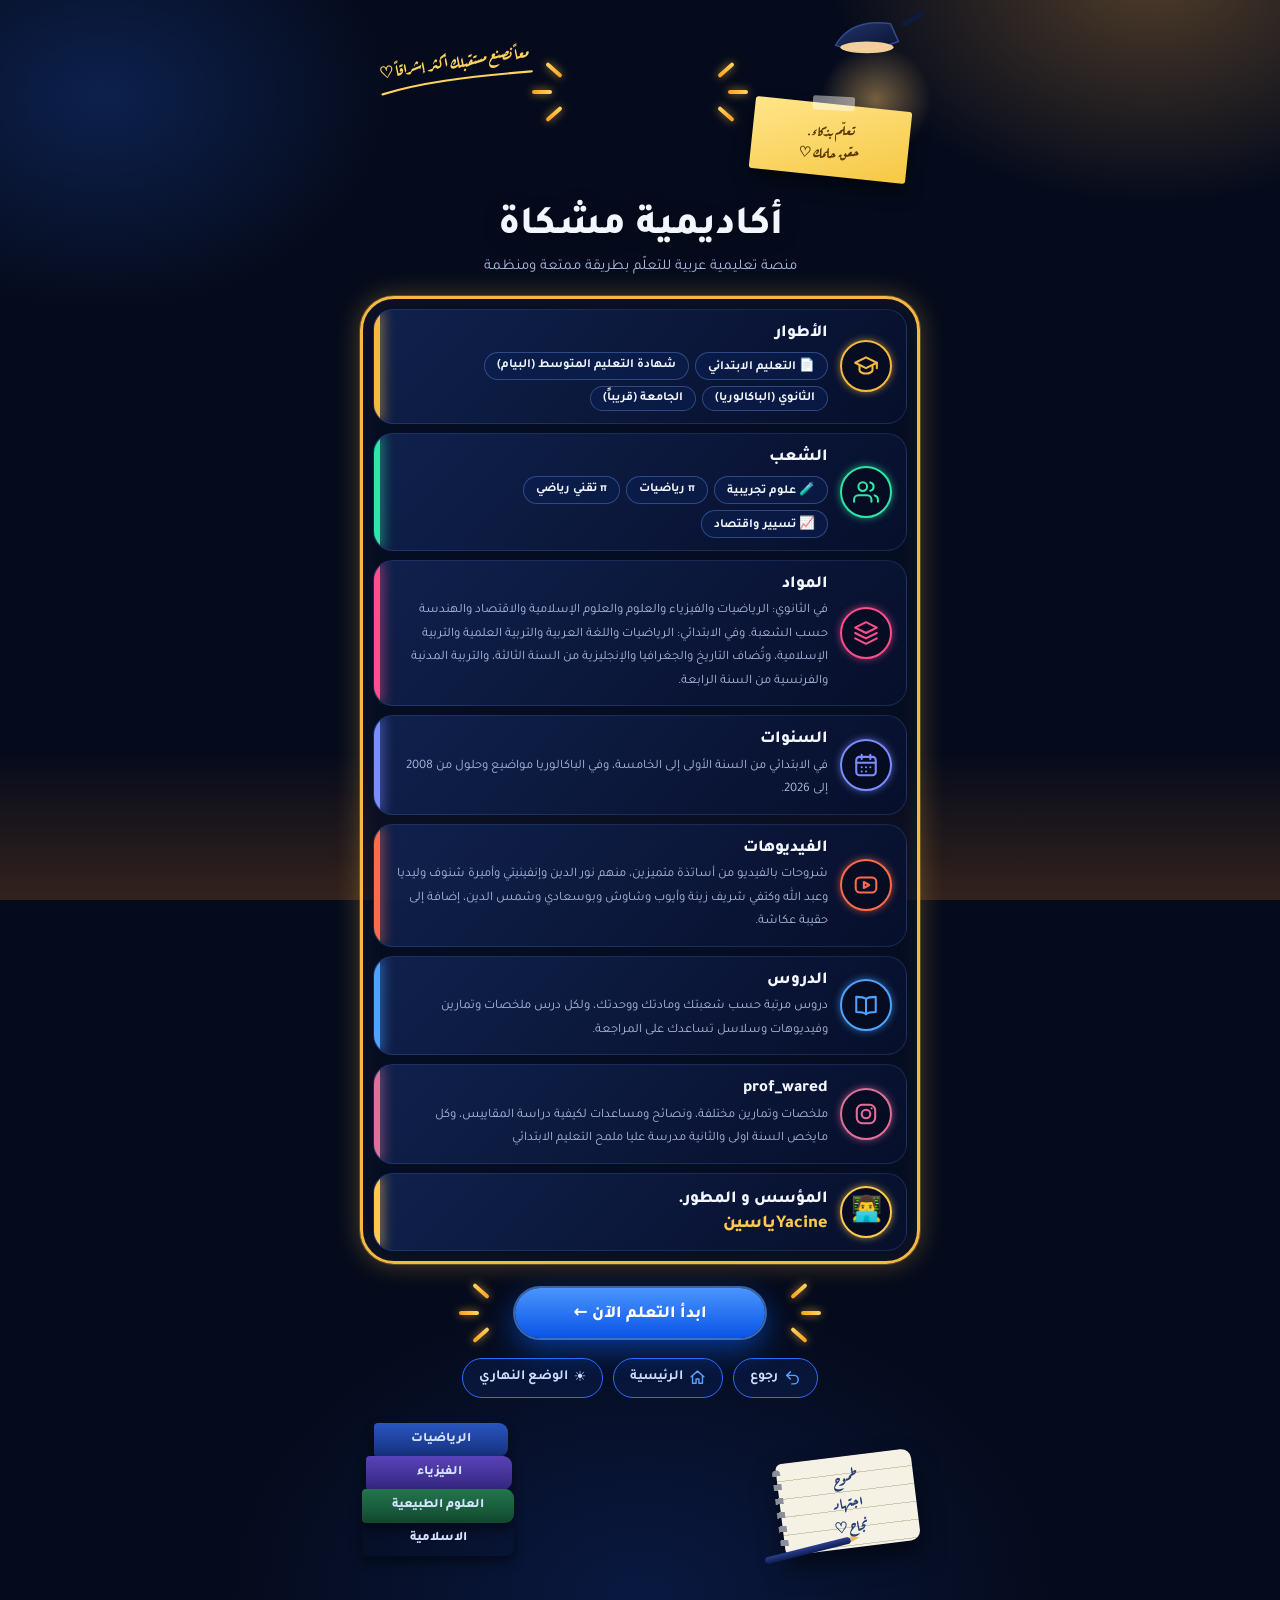
==== commit f1b5cfa3: "Update about.html" ====
--- a/about.html
+++ b/about.html
@@ -18,7 +18,6 @@
 html[data-theme="light"] body::after{display:none}
 .stage{position:relative;max-width:560px;margin:0 auto}
 
-/* الأعلى: الشعار + المصباح + الورقة + العبارة اليدوية */
 .hero{position:relative;height:176px}
 .lamp{position:absolute;right:-4px;top:-8px;width:118px;pointer-events:none}
 .lamp svg{display:block;width:100%;height:auto}
@@ -30,7 +29,6 @@
 .note{position:absolute;right:2%;top:86px;width:28%;min-width:92px;padding:15px 8px 12px;transform:rotate(6deg);background:linear-gradient(160deg,#ffe58a,#f6c844);color:#5a3b00;border-radius:3px;font-family:'Aref Ruqaa','Tajawal',serif;font-weight:700;font-size:14px;line-height:1.6;box-shadow:0 10px 18px rgba(0,0,0,.45)}
 .note::before{content:"";position:absolute;top:-8px;left:50%;width:42px;height:14px;transform:translateX(-50%) rotate(-3deg);background:rgba(255,255,255,.45);border-radius:2px}
 
-/* أشعة صفراء */
 .rays{position:absolute;top:50%;width:46px;height:64px;transform:translateY(-50%);pointer-events:none}
 .rays i{position:absolute;width:4px;height:20px;border-radius:3px;background:linear-gradient(180deg,#ffd45e,#ff9f1c);box-shadow:0 0 8px rgba(255,190,70,.7)}
 .rays.l{left:-54px}
@@ -42,7 +40,6 @@
 .rays.r i:nth-child(2){top:22px;right:6px;transform:rotate(90deg)}
 .rays.r i:nth-child(3){bottom:0;right:18px;transform:rotate(-48deg)}
 
-/* الشعار: ثابت، وعند الضغط يدور بالألوان ثم يعيدك إلى الصفحة الرئيسية */
 .orbw{position:absolute;left:50%;top:22px;width:104px;height:104px;margin-left:-52px}
 .orb{position:relative;width:104px;height:104px;cursor:pointer;-webkit-tap-highlight-color:transparent;user-select:none}
 .orb:focus-visible{outline:3px solid #5aa2ff;outline-offset:8px;border-radius:50%}
@@ -61,7 +58,6 @@
 h1{margin-top:8px;font-size:clamp(30px,8vw,40px);font-weight:800;line-height:1.25;color:var(--ink);text-shadow:0 4px 18px rgba(0,0,0,.35)}
 .tag{margin:6px 0 0;color:var(--muted);font-size:15px}
 
-/* البطاقة الكبيرة بإطارها الذهبي */
 .frame{position:relative;margin:20px auto 0;padding:10px;border-radius:34px;border:3px solid #f5b942;background:var(--frame);box-shadow:0 0 0 1px rgba(245,185,66,.25),0 0 26px rgba(245,185,66,.30),inset 0 0 26px rgba(245,185,66,.07);animation:fglow 3.5s ease-in-out infinite alternate}
 @keyframes fglow{from{box-shadow:0 0 0 1px rgba(245,185,66,.2),0 0 18px rgba(245,185,66,.22),inset 0 0 20px rgba(245,185,66,.05)}to{box-shadow:0 0 0 1px rgba(245,185,66,.35),0 0 38px rgba(245,185,66,.45),inset 0 0 30px rgba(245,185,66,.1)}}
 .rows{display:grid;gap:9px}
@@ -75,8 +71,7 @@
 .founder b{display:block;margin-top:1px;font-size:18px;font-weight:800;color:#ffc94d}
 html[data-theme="light"] .founder b{color:#b45309}
 
-/* الرسومات: تدور وتتلون عند الضغط عليها */
-.ic{flex:none;width:52px;height:52px;border-radius:50%;display:grid;place-items:center;border:2px solid var(--c);background:rgba(0,0,0,.28);box-shadow:0 0 10px -2px var(--c);cursor:pointer;-webkit-tap-highlight-color:transparent;user-select:none;font-size:25px}
+.ic{flex:none;width:52px;height:52px;border-radius:50%;display:grid;place-items:center;border:2px solid var(--c);background:rgba(0,0,0,.28);box-shadow:0 0 10px -2px var(--c);cursor:pointer;-webkit-tap-highlight-color:transparent;user-select:none;font-size:25px;text-decoration:none}
 html[data-theme="light"] .ic{background:rgba(255,255,255,.8)}
 .ic:focus-visible{outline:3px solid #5aa2ff;outline-offset:2px}
 .ic svg{width:26px;height:26px;fill:none;stroke:var(--c);stroke-width:1.9;stroke-linecap:round;stroke-linejoin:round}
@@ -92,19 +87,16 @@
   100%{background-color:rgba(255,77,166,.4);box-shadow:0 0 0 2px #ff4da6,0 0 14px #ff4da6}
 }
 
-/* زر ابدأ التعلم */
 .ctaw{position:relative;width:min(250px,70%);margin:24px auto 0}
 .cta{display:block;padding:13px;border-radius:999px;text-align:center;font-weight:800;font-size:17px;color:#fff;text-decoration:none;background:linear-gradient(180deg,#4a95ff,#0a54e6);box-shadow:0 0 0 2px rgba(120,180,255,.5),0 10px 30px rgba(10,100,255,.55)}
 .cta:hover,.cta:focus-visible{filter:brightness(1.1)}
 
-/* الأزرار السفلية */
 .pills{display:flex;justify-content:center;gap:10px;flex-wrap:wrap;margin-top:20px}
 .pl{display:inline-flex;align-items:center;gap:6px;padding:9px 16px;border-radius:999px;border:1.5px solid #2f6bff;color:var(--pl);background:var(--plbg);font:inherit;font-size:14px;font-weight:700;text-decoration:none;cursor:pointer}
 .pl:hover,.pl:focus-visible{background:#2f6bff;color:#fff}
 .pl svg{width:17px;height:17px;fill:none;stroke:#5aa2ff;stroke-width:2;stroke-linecap:round;stroke-linejoin:round}
 .pl:hover svg,.pl:focus-visible svg{stroke:#fff}
 
-/* المكتب: كتب ودفتر */
 .desk{direction:ltr;display:flex;justify-content:space-between;align-items:flex-end;margin-top:26px;padding:0 2px}
 .books{width:152px}
 .bk{display:flex;align-items:center;justify-content:center;height:34px;margin-top:-1px;border-radius:4px 9px 9px 4px;color:#d6e3ff;font-weight:800;font-size:13px;box-shadow:0 6px 12px rgba(0,0,0,.45);direction:rtl}
@@ -212,20 +204,17 @@
           <p>دروس مرتبة حسب شعبتك ومادتك ووحدتك، ولكل درس ملخصات وتمارين وفيديوهات وسلاسل تساعدك على المراجعة.</p>
         </div>
       </div>
-     <div class="row" style="--c:#e1306c">
-  <a class="ic" href="https://www.instagram.com/prof_wared?srtk=bzgzdGYycnkyMWpm" target="_blank" rel="noopener" aria-label="انستغرام prof_wared">
-    <svg viewBox="0 0 24 24" aria-hidden="true"><rect x="3.5" y="3.5" width="17" height="17" rx="5"/><circle cx="12" cy="12" r="4"/><circle cx="17.2" cy="6.8" r="1" style="fill:var(--c);stroke:none"/></svg>
-
-  </a>
- <div class="row" id="pw-row" style="--c:#e83e8c">
-  <a class="ic" id="pw-ic" href="https://www.instagram.com/prof_wared?srtk=bzgzdGYycnkyMWpm" target="_blank" rel="noopener" aria-label="انستغرام prof_wared">
-    <svg viewBox="0 0 24 24" aria-hidden="true"><rect x="3.5" y="3.5" width="17" height="17" rx="5"/><circle cx="12" cy="12" r="4"/><circle cx="17.2" cy="6.8" r="1" style="fill:var(--c);stroke:none"/></svg>
-  </a>
-  <div class="rt">
-    <h2>prof_wared</h2>
-    <p>ملخصات وتمارين مختلفة، ونصائح ومساعدات لكيفية دراسة المقاييس، وكل مايخص السنة اولى والثانية مدرسة عليا ملمح التعليم الابتدائي</p>
-  </div>
-</div>
+
+      <!-- بطاقة prof_wared: واحدة فقط -->
+      <div class="row" id="pw-row" style="--c:#e0709a">
+        <a class="ic" id="pw-ic" href="https://www.instagram.com/prof_wared?srtk=bzgzdGYycnkyMWpm" target="_blank" rel="noopener" aria-label="انستغرام prof_wared">
+          <svg viewBox="0 0 24 24" aria-hidden="true"><rect x="3.5" y="3.5" width="17" height="17" rx="5"/><circle cx="12" cy="12" r="4"/><circle cx="17.2" cy="6.8" r="1" style="fill:var(--c);stroke:none"/></svg>
+        </a>
+        <div class="rt">
+          <h2>prof_wared</h2>
+          <p>ملخصات وتمارين مختلفة، ونصائح ومساعدات لكيفية دراسة المقاييس، وكل مايخص السنة اولى والثانية مدرسة عليا ملمح التعليم الابتدائي</p>
+        </div>
+      </div>
 
       <div class="row founder" style="--c:#ffc94d">
         <div class="ic">👨‍💻</div>
@@ -269,7 +258,6 @@
   var $=function(i){return document.getElementById(i);};
   var root=document.documentElement;
 
-  /* الوضع الليلي / النهاري */
   function paint(){
     var dark=root.getAttribute('data-theme')!=='light';
     $('mi').textContent=dark?'☀️':'🌙';
@@ -283,13 +271,11 @@
     paint();
   };
 
-  /* رجوع */
   $('backb').onclick=function(e){
     e.preventDefault();
     if(history.length>1){history.back();}else{location.href='index.html';}
   };
 
-  /* الشعار: يدور بالألوان عند الضغط ثم يعيدك إلى الصفحة الرئيسية */
   var orb=$('orb');
   var reduce=window.matchMedia&&window.matchMedia('(prefers-reduced-motion: reduce)').matches;
   orb.setAttribute('role','link');
@@ -306,20 +292,27 @@
   orb.addEventListener('keydown',function(e){
     if(e.key==='Enter'||e.key===' '){e.preventDefault();spinOrb();}
   });
-  /* دائرة prof_wared: تدور أولاً ثم يفتح الانستغرام */
+
+  /* دائرة prof_wared: تدور وتتلون أولاً ثم يفتح الانستغرام */
   (function(){
-    var a=document.getElementById('pw-ic');
+    var a=$('pw-ic');
     if(!a) return;
     var url=a.getAttribute('href');
+    var busy=false;
     a.addEventListener('click',function(e){
       e.preventDefault();
       e.stopPropagation();
-      if(a.classList.contains('go')) return;
+      if(busy) return;
+      busy=true;
       a.classList.add('go');
-      setTimeout(function(){window.open(url,'_blank','noopener');},900);
+      setTimeout(function(){
+        var w=window.open(url,'_blank','noopener');
+        if(!w){location.href=url;}
+        busy=false;
+      },900);
     },true);
   })();
-  /* الرسومات: تدور وتتلون عند الضغط عليها */
+
   document.querySelectorAll('.ic').forEach(function(ic){
     ic.setAttribute('role','button');
     ic.setAttribute('tabindex','0');
@@ -329,7 +322,10 @@
     }
     ic.addEventListener('click',go);
     ic.addEventListener('keydown',function(e){
-      if(e.key==='Enter'||e.key===' '){e.preventDefault();go();}
+      if(e.key==='Enter'||e.key===' '){
+        e.preventDefault();
+        if(ic.id==='pw-ic'){ic.click();}else{go();}
+      }
     });
     ic.addEventListener('animationend',function(e){
       if(e.animationName==='icspin') ic.classList.remove('go');
@@ -338,4 +334,4 @@
 })();
 </script>
 </body>
-</html>
+</html>
